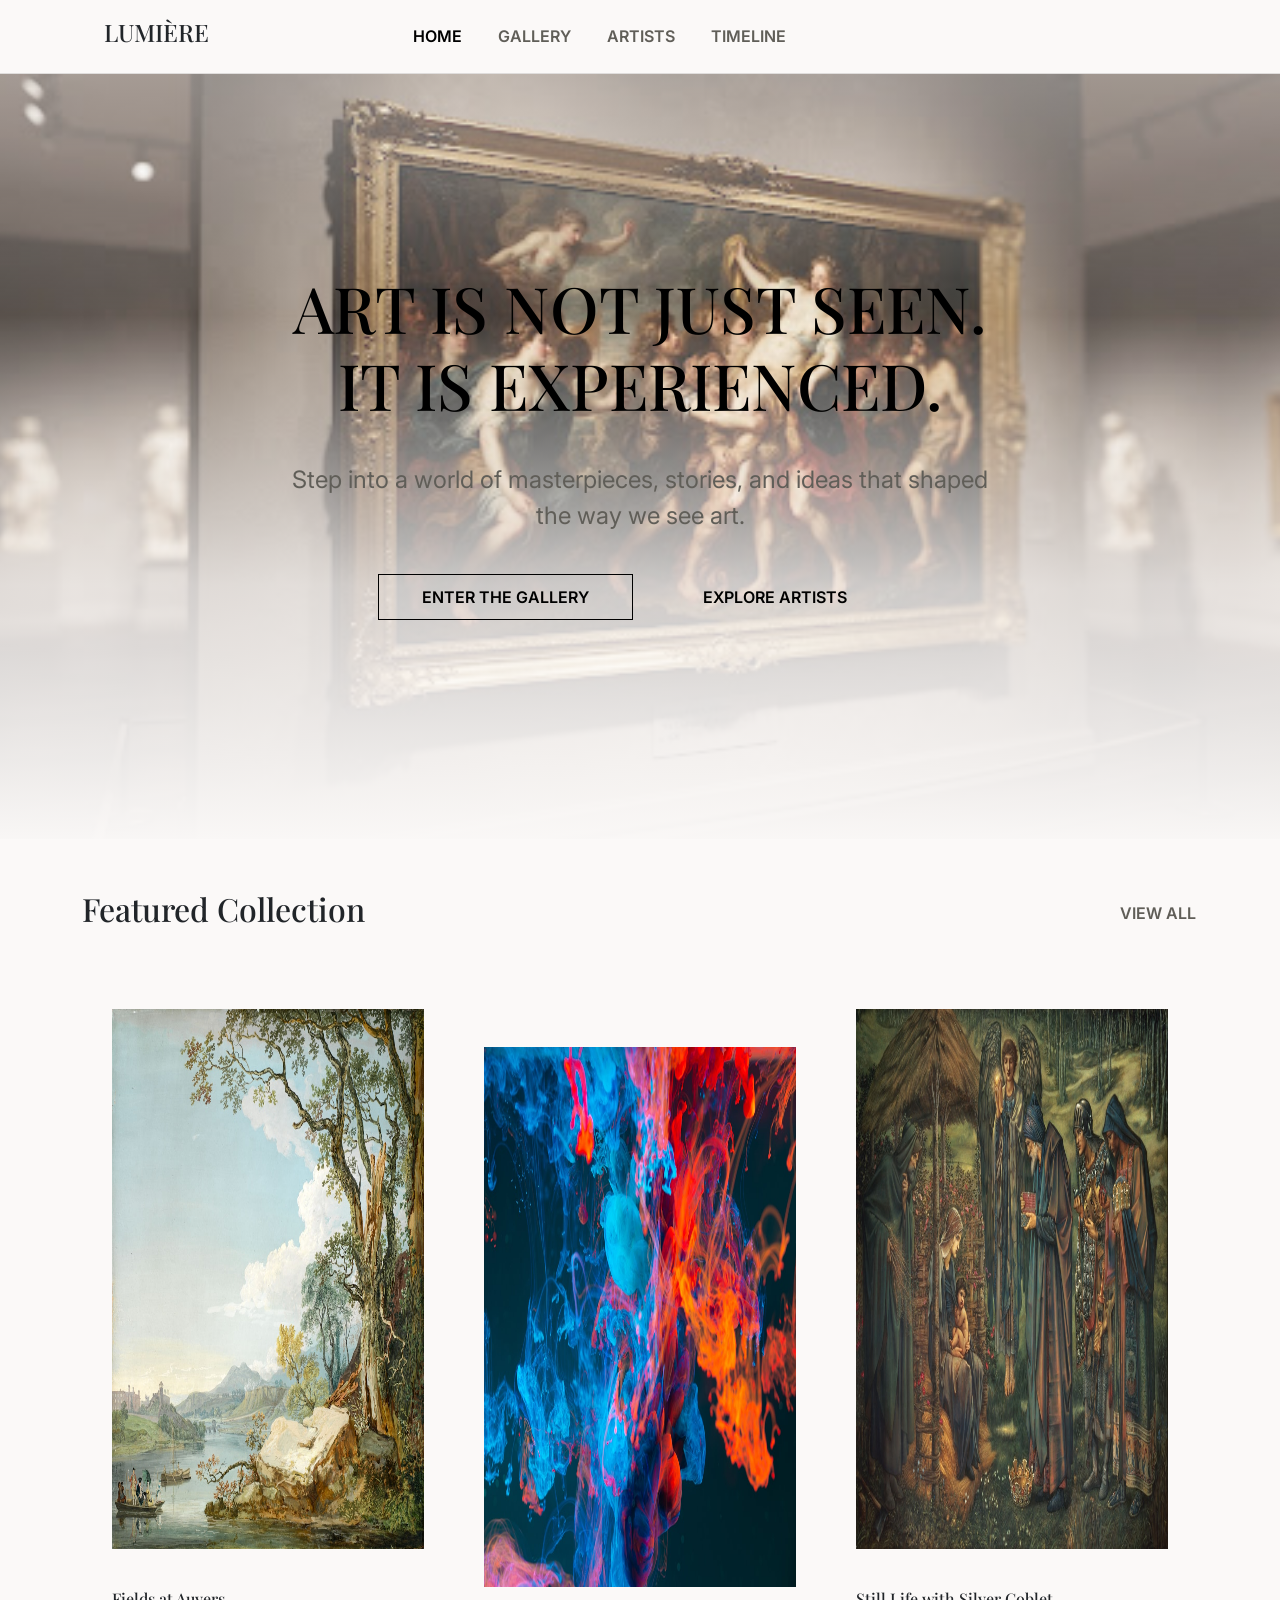
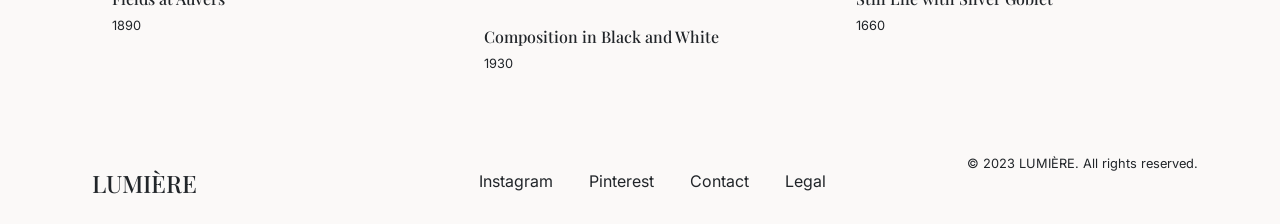
==== index.html @ b3d77fad "Add files via upload" ====
<!DOCTYPE html>
<html lang="en">
<head>
    <meta charset="UTF-8">
    <meta name="viewport" content="width=device-width, initial-scale=1.0">
    <title>LUMIÈRE</title>
    <link rel="preconnect" href="https://fonts.googleapis.com">
    <link rel="preconnect" href="https://fonts.gstatic.com" crossorigin>
    <link
        href="https://fonts.googleapis.com/css2?family=Inter:wght@300;400;500;600&family=Playfair+Display:ital,wght@0,400;0,500;0,600;0,700;1,400&display=swap"
        rel="stylesheet">
    <link rel="stylesheet" href="bootstrap/bootstrap-5.3.8-dist/css/bootstrap.css">
    <link rel="stylesheet" href="lumere.css">
</head>
<body>
    <header>
        <div class="container">
            <nav class="navbar  navbar-expand-lg ">
                <div class="container">
                    <button class="navbar-brand col-3 d-flex align-items-center "
                        onclick="window.location.href='index.html'">
                        <div class="d-flex col-4 gap-1">
                            <div class="d-flex align-items-center">
                                <h4>LUMIÈRE</h4>
                            </div>
                        </div>
                    </button>
                    <button class="navbar-toggler" type="button" data-bs-toggle="offcanvas"
                        data-bs-target="#offcanvasNavbar" aria-controls="offcanvasNavbar" aria-label="Toggle navigation">
                        <span class="navbar-toggler-icon"></span>
                    </button>
                    <div class="offcanvas offcanvas-end" tabindex="-1" id="offcanvasNavbar"
                        aria-labelledby="offcanvasNavbarLabel">
                        <div class="offcanvas-header">
                            <h5 class="offcanvas-title" id="offcanvasNavbarLabel"> LUMIÈRE</h5>
                            <button type="button" class="btn-close" data-bs-dismiss="offcanvas" aria-label="Close"></button>
                        </div>
                        <div class="offcanvas-body d-flex flex-column flex-md-row justify-content-between">
                            <ul class="navbar-nav justify-content-md-center align-items-md-center gap-3">
                                <li class="nav-item">
                                    <button class="d-flex align-items-center gap-3 nav-btn active" aria-current="page"
                                        onclick="window.location.href = 'index.html';">
                                        
                                        HOME
                                    </button>
                                </li>
                                <li class="nav-item">
                                    <button class="d-flex align-items-center gap-3 nav-btn "
                                        onclick="window.location.href = 'gallery.html';">
                                        GALLERY
                                    </button>
                                </li>
                                <li class=" nav-item">
                                    <button class=" d-flex align-items-center gap-3 nav-btn "
                                        onclick="window.location.href = 'artists.html';">
                                        
                                        ARTISTS
                                    </button>
                                </li>
                                <li class=" nav-item">
                                    <button class="d-flex align-items-center gap-3 nav-btn "
                                        onclick="window.location.href = 'timeline.html';">
                                        
                                        TIMELINE
                                    </button>
                                </li>
                            </ul>
                        </div>
                    </div>
                </div>
            </nav>
        </div>
    </header>
    <main>
        <section id="hero-home">
            <div class="container-fluid">
                <div class="row">
                    <div class="hero-layer d-flex flex-column justify-content-center align-items-center text-center">
                        <h1 class="col-md-7">ART IS NOT JUST SEEN.
                        IT IS EXPERIENCED.</h1>
                        <p class="col-md-7">Step into a world of masterpieces, stories, and ideas that shaped the way we see art.</p>
                        <div class="d-md-flex col-md-5 gap-3">
                            <button class="gallery-btn w-100 " onclick="window.location.href = 'gallery.html';">ENTER THE GALLERY</button>
                            <button class="artists-btn w-100 " onclick="window.location.href = 'artists.html';">EXPLORE ARTISTS</button>
                        </div>
                    </div>
                    <div class="hero-img"></div>
                </div>
            </div>
        </section>
        <section id="featured" style="margin-top: 10px;">
            <div class="container">
                <div class="row">
                    <div class="featrured" style="margin-top: 40px;">
                        <div class="d-flex justify-content-between align-items-center">
                            <h2>Featured Collection</h2>
                            <button class="view-all">
                                VIEW ALL
                            </button>
                        </div>
                        <div class="featured-images d-md-flex justify-content-between align-items-center ">
                            <button class="col-md-4">
                                <div class="image"><img src="images/img1.jpg" alt=""></div>
                                <div class="d-flex flex-column  text-start" style="margin-left:20px ;"><h6>Fields at Auvers</h6>
                                    <p>1890</p>
                                </div>
                            </button>
                            <button class="col-md-4 btn-s" >
                                <div class="image"><img src="images/img2.jpg" alt=""></div>
                                <div class="d-flex flex-column  text-start" style="margin-left:20px ;"><h6>Composition in Black and White</h6>
                                    <p>1930</p>
                                </div>
                            </button>
                            <button class="col-md-4">
                                <div class="image"><img src="images/img3.jpg" alt=""></div>
                                <div class="d-flex flex-column  text-start" style="margin-left:20px ;"><h6>Still Life with Silver Goblet</h6>
                                    <p>1660</p>
                                </div>
                            </button>
                        </div>
                    </div>
                </div>
            </div>
        </section>
        <footer style="margin:50px 0 30px ;">
            <div class="container">
                <div class="row">
                    <div class="d-md-flex justify-content-between ">
                        <div><button  onclick=" window.location.href = 'index.html';"><h4>LUMIÈRE</h4></button></div>
                        <div>
                        </div>
                        <ul class="d-flex gap-3 list-unstyled">
                            <li><button>Instagram</button></li>
                            <li><button>Pinterest</button></li>
                            <li><button>Contact</button></li>
                            <li><button>Legal</button></li>
                        </ul>
                        <div>
                            <p>© 2023 LUMIÈRE. All rights reserved.</p>
                        </div>
                    </div>
        </footer>
    </main>
    <script src="bootstrap/bootstrap-5.3.8-dist/js/bootstrap.js"></script>
</body>
</html>
---- lumere.css ----
*{
    margin: 0px;
    padding: 0px;
    box-sizing: border-box;
    /* border: #000000 1px solid; */
}
:root {
    --primary: #000000;
    --secondary: #1b1c1c;
    --background: #fbf9f8;
    --surface: #f5f3f3;
    --surface-container: #efeded;
    --surface-hover: #e6e2d9;
    --text-secondary: #444748;
    --muted: #605e58;
    --border: #c4c7c7;
    --accent-gold: #e2c382;
    --dark-canvas: #303031;
    --white: #ffffff;
}
body {
    font-family: 'Inter', sans-serif;
    background-color: var(--background);
}
html,
body {
    height: 100% !important;
    overflow-x: clip !important;
}

h1,
h2,
h3,
h4,
h5,
h6 {
    font-family: 'Playfair Display', serif;
}



header {
    background-color: var(--background);
    backdrop-filter: blur(12px);
    position: sticky !important;
    border-bottom: #0000001d 1px solid;
    top: 0;
    z-index: 3000 !important;
}

.offcanvas {
    color: var(--primary) !important;
    height: 100vh !important;
    border: var(--border-highlight) 1px solid !important;
    overflow-y: auto;
}

.offcanvas-body {
    border: var(--border-highlight) 1px solid !important;
    border-radius: var(--radius-xl) !important;
}

.offcanvas-body .nav-btn {
    width: 100% !important;
    border: none !important;
    padding: 10px !important;
    background-color: transparent !important;
    font-weight: 600;
    color: var(--muted);
}

.offcanvas-body .nav-btn.active {
    color: var(--text-primary) !important;
    text-decoration: solid !important;
    padding-left: 30px !important;
}

.offcanvas-body .nav-btn:hover {
    color: var(--primary) !important;
    transition: 0.2s ease-in-out;
}

.btn-icon {
    width: 35px;
    height: 35px;
    border-radius: 10%;
    display: flex;
    justify-content: center;
    align-items: center;
    color: var(--text-primary);
}

.navbar-toggler {
    border: 1px solid var(--border-highlight);
    background: var(--bg-surface);
    backdrop-filter: blur(12px);
    border-radius: 10px;
    padding: 8px 10px;
}

.navbar-toggler:focus {
    box-shadow: none;
}

.navbar-toggler-icon {
    background-image: url("data:image/svg+xml,%3Csvg xmlns='http://www.w3.org/2000/svg' viewBox='0 0 30 30'%3E%3Cpath stroke='black' stroke-linecap='round' stroke-miterlimit='10' stroke-width='2.5' d='M4 7h22M4 15h22M4 23h22'/%3E%3C/svg%3E");
}

.btn-close {
    --bs-btn-close-opacity: 1;
    --bs-btn-close-bg: none;

    background-image: url("data:image/svg+xml,%3Csvg xmlns='http://www.w3.org/2000/svg' viewBox='0 0 16 16'%3E%3Cpath fill='%black' d='M.293.293a1 1 0 0 1 1.414 0L8 6.586 14.293.293a1 1 0 1 1 1.414 1.414L9.414 8l6.293 6.293a1 1 0 0 1-1.414 1.414L8 9.414l-6.293 6.293a1 1 0 0 1-1.414-1.414L6.586 8 .293 1.707a1 1 0 0 1 0-1.414z'/%3E%3C/svg%3E") !important;
}

.navbar-brand {
    background-color: transparent !important;
    border: none !important;
    color: var(--text-primary) !important;
    font-size: 1.5rem !important;
    font-weight: 600 !important;
}
#hero-home{
    background-color: var(--background);
}
.hero-img{
    background-image: url("images/img0.jpg");
    background-size: cover;
    background-position: center;
    background-repeat: no-repeat;
    height: 85vh;
    width: 100%;
    position: relative;
}
.hero-layer{
    position: absolute;
    background-image: linear-gradient(0deg, rgb(251, 249, 248,1) ,rgb(251, 249, 248,0.8),rgb(251, 249, 248,0.2),rgb(251, 249, 248,0.5));
    top: 50%;
    left: 50%;
    transform: translate(-50%, -50%);
    width: 100%;
    height: 90vh;
    color: var(--primary);
    z-index: 5;
}
.hero-layer p{
    color:var(--muted);
    margin: 30px 0;
}
.gallery-btn{
    background-color: transparent;
    color: var(--text-primary);
    border: 1px solid var(--primary);
    padding: 10px ;
    border-radius: var(--radius-xl);
    font-weight: 600;
    margin: 10px 0;
}
.gallery-btn:hover{
    background-color: var(--primary);
    color: var(--text-primary);
    transition: 0.4s ease-in-out;
    color: #ffffff;
}
.artists-btn{
    background-color: transparent;
    color: var(--text-primary);
    border: none;
    font-weight: 600;
    padding: 10px;
    position: relative;
    background-image: linear-gradient(currentColor, currentColor);
    background-repeat: no-repeat;
    background-position: center bottom;
    background-size: 0 2px;
    transition: background-size 0.4s ease;
    margin: 10px 0;
}

.artists-btn:hover {
    background-size: 100% 1px;
}

.view-all{
    background-color: transparent;
    color: var(--muted);
    border: none;
    padding: 2px ;
    border-radius: var(--radius-xl);
    font-weight: 600;
    margin: 10px 0;
}
.view-all:hover{
    border-bottom: #000000 2px solid;
    color: var(--text-primary);
    transition: 0.4s ease-in-out;
}
.images button,
.featured-images button{
    background-color: var(--bg-primary);
    border:none;
    border-radius:20px;
    padding: 10px;
    color:var(--text-muted);
}
.images button:hover img,
.featured-images button:hover img{
    transform: scale(1.01);
    transition: 0.4s ease;
}
.images button:hover ,
.featured-images button:hover {
    color: var(--accent-gold);
    transition: 0.4s ease;
}
.image{
    position: relative;
    background-color: var(--bg-primary);
    border-radius: var(--radius-xl);
    border: none;
    padding: 20px;
}
.image img{
    height: 60vh;
    border-radius: var(--radius-xl);
    width: 100%;
    margin-bottom: 20px;
}
footer button{
    background-color: var(--bg-primary);
    border:none;
    border-radius:20px;
    color:var(--text-muted);
}
footer button:hover{
    color: var(--accent-gold);
    transition: 0.4s ease;
}



/*                                                        gallery page                                                        */

.hero-gallery button{
    background-color:var();
    border:none;
    border-radius:10px;
    padding: 10px;
    color:var(--text-muted);
    margin: 5px 0;
}
.hero-gallery button:hover{
    color: var(--accent-gold);
    transition: 0.4s ease;
}
.hero-gallery .active{
    background-color: var(--primary);
    color: var(--white);
    padding: 10px;
    transition: 0.4s ease
}




/*                                                        artist page                                                        */

.card{
    border: 1px solid #e2c48241;
    padding: 30px;
    margin-top: 30px;
}
.card .image{
    border-radius: 50%;
    border: none;
    padding: 10px 0;
}
.card .image img{
    border-radius: 100%;
    width: 120px;
    height: 120px;
    border: 15px solid var(--primary);
}
.card img{
    width: 120px;
    height: 120px;
}
.card p{
    color: var(--text-muted);
    font-size: 0.7rem;
    font-weight: 400;
}

button {
    background-color: var();
    border: none;
    border-radius: 10px;
    padding: 10px;
    color: var(--text-muted);
    margin: 5px 0;
}

button:hover {
    color: var(--accent-gold);
    transition: 0.4s ease;
}
.active {
    background-color: var(--primary);
    color: var(--white);
    padding: 10px;
    transition: 0.4s ease
}
.card button{
    background-color: var(--primary);
        color: var(--white);
        padding: 10px;
        font-weight: 500;
        font-size: small;
}


p{
    color: var(--text-muted);
    font-size: 0.8rem;
    font-weight: 400;
}

.div1{
    border: 1px solid #e2c48241;
    background-color: var(--surface);
    padding: 20px;
    margin-top: 30px;
}
.div1 img{
    width: 100px;
    height: 100px;
}

.baroque,
.impressionism,
.abstraction,
.contemporary{
    display: none;
}

@media (min-width: 768px) {

    h1{
        font-size: 4rem;
    }
    .hero-layer p{
        font-size: 1.5rem;
    }
    .btn-s{
        margin-top: 80px;
    }
    
}
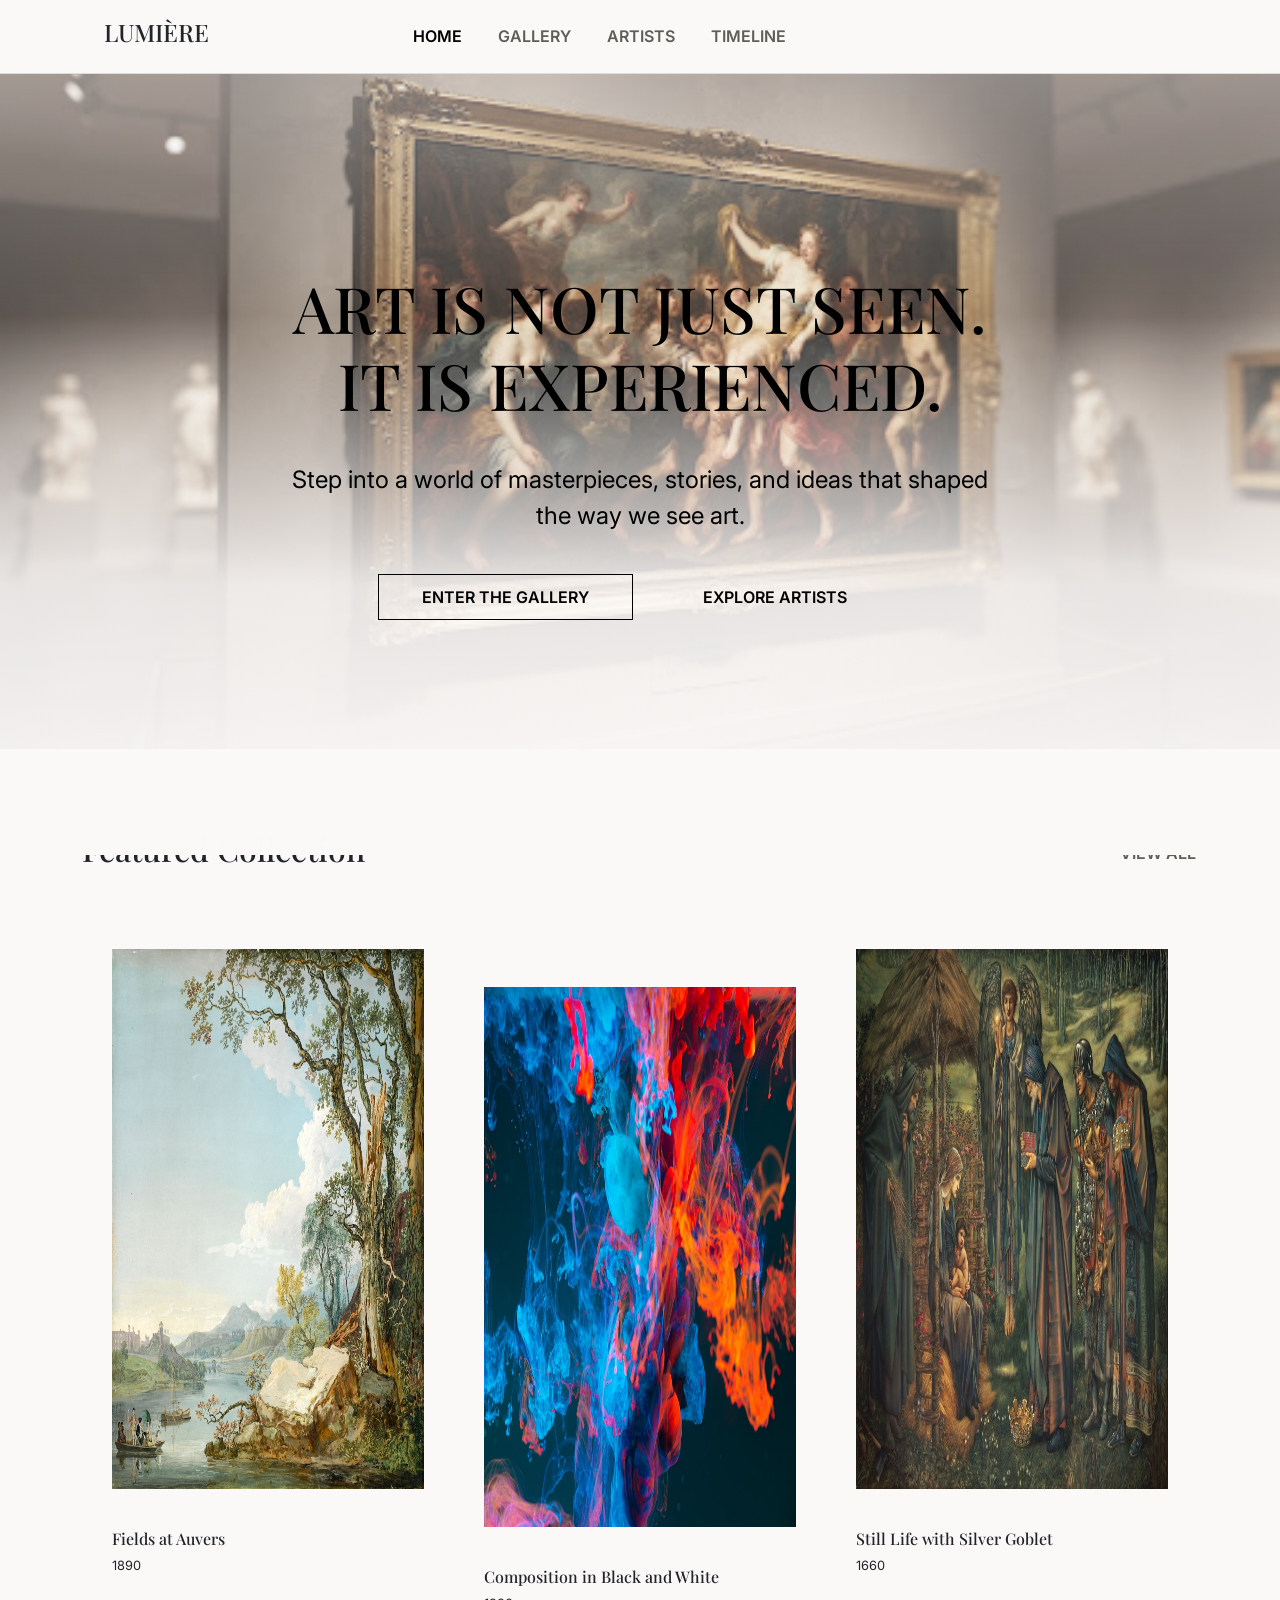
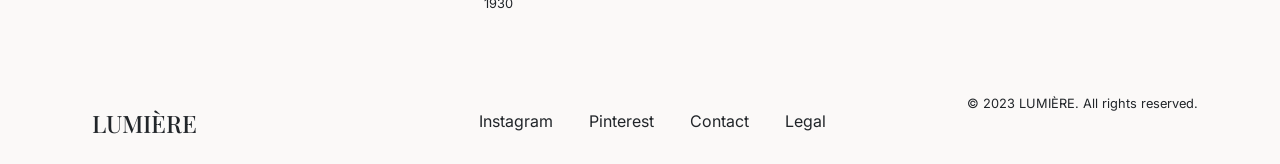
==== commit 144080be: "Add files via upload" ====
--- a/index.html
+++ b/index.html
@@ -88,7 +88,7 @@
                 </div>
             </div>
         </section>
-        <section id="featured" style="margin-top: 10px;">
+        <section id="featured" style="margin-top: 40px;">
             <div class="container">
                 <div class="row">
                     <div class="featrured" style="margin-top: 40px;">
--- a/lumere.css
+++ b/lumere.css
@@ -128,13 +128,13 @@
     background-size: cover;
     background-position: center;
     background-repeat: no-repeat;
-    height: 85vh;
+    height: 75vh;
     width: 100%;
     position: relative;
 }
 .hero-layer{
     position: absolute;
-    background-image: linear-gradient(0deg, rgb(251, 249, 248,1) ,rgb(251, 249, 248,0.8),rgb(251, 249, 248,0.2),rgb(251, 249, 248,0.5));
+    background-image: linear-gradient(0deg, rgb(251, 249, 248,1) ,rgb(251, 249, 248,0.9),rgb(251, 249, 248,0.2),rgb(251, 249, 248,0.5));
     top: 50%;
     left: 50%;
     transform: translate(-50%, -50%);
@@ -144,7 +144,7 @@
     z-index: 5;
 }
 .hero-layer p{
-    color:var(--muted);
+    color:var(--text-primary);
     margin: 30px 0;
 }
 .gallery-btn{
